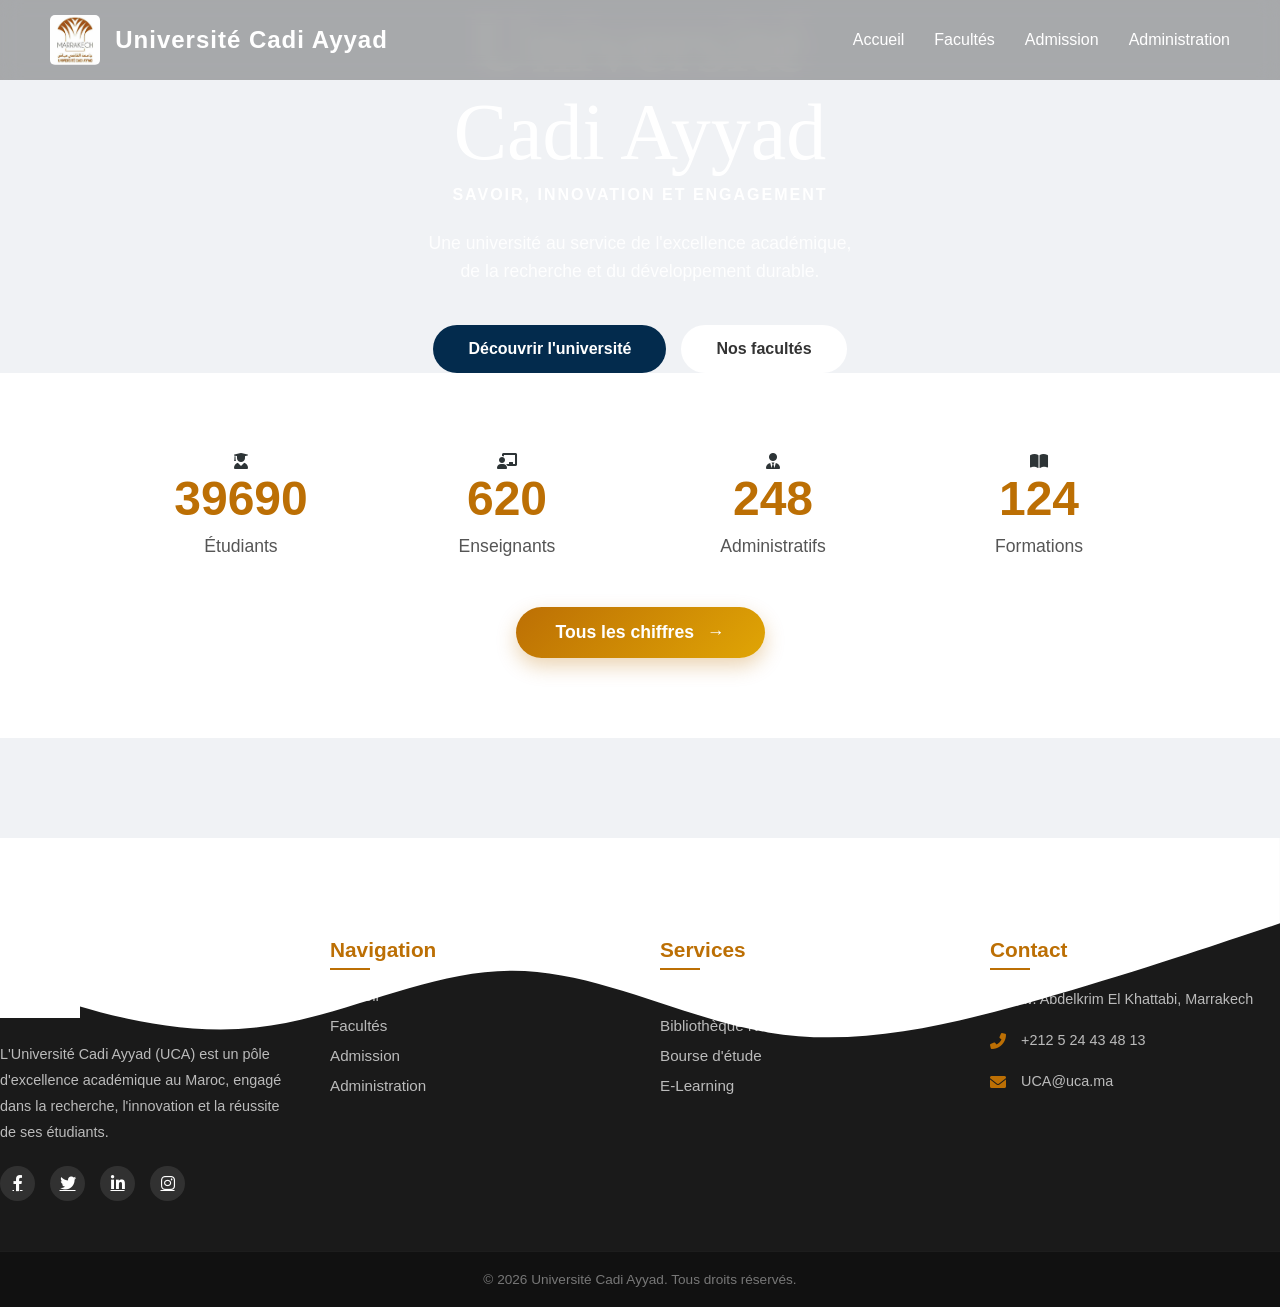
==== index.html @ 64050c98 "Added formation et admission and foooter" ====
<!DOCTYPE html>
<html lang="fr">
<head>
    <meta charset="UTF-8">
    <meta name="viewport" content="width=device-width, initial-scale=1.0">
    <title>Université Cadi Ayyad - Accueil</title>
    <link rel="stylesheet" href="https://cdnjs.cloudflare.com/ajax/libs/font-awesome/6.0.0/css/all.min.css">
    <link rel="stylesheet" href="style.css">
</head>

<body class="home-page">

<header>
    <nav class="navbar">
        <div class="logo-container">
            <img src="images.jpg" class="logo-img">
            <span class="logo-text">Université Cadi Ayyad</span>
        </div>

        <ul class="nav-links">
            <li><a href="index.html">Accueil</a></li>
            <li><a href="faculties.html">Facultés</a></li>
            <li><a href="admission.html">Admission</a></li>
            <li><a href="Administration.html">Administration</a></li>
        </ul>
    </nav>
</header>

<div class="hero-text-container">
    <h1 class="uca-main-title">
        Université<br>
        Cadi Ayyad
    </h1>

    <p class="uca-tagline">
        SAVOIR, INNOVATION ET ENGAGEMENT
    </p>

    <p class="uca-description">
        Une université au service de l'excellence académique,<br>
        de la recherche et du développement durable.
    </p>

    <div class="uca-buttons-group">
        <a href="#" class="btn-rounded btn-dark">Découvrir l'université</a>
        <a href="#" class="btn-rounded btn-outline">Nos facultés</a>
    </div>
</div>

<section class="stats-section" id="stats-section">
    <div class="stats-grid">

        <div class="stat-item reveal">
            <i class="fas fa-user-graduate"></i>
            <h2 class="stat-number" data-target="126000">0</h2>
            <p class="stat-label">Étudiants</p>
        </div>

        <div class="stat-item reveal">
            <i class="fas fa-chalkboard-teacher"></i>
            <h2 class="stat-number" data-target="1801">0</h2>
            <p class="stat-label">Enseignants</p>
        </div>

        <div class="stat-item reveal">
            <i class="fas fa-user-tie"></i>
            <h2 class="stat-number" data-target="735">0</h2>
            <p class="stat-label">Administratifs</p>
        </div>

        <div class="stat-item reveal">
            <i class="fas fa-book-open"></i>
            <h2 class="stat-number" data-target="301">0</h2>
            <p class="stat-label">Formations</p>
        </div>

    </div>

    <div class="btn-container reveal">
        <button class="gold-stats-btn" onclick="openStatsModal()">
            Tous les chiffres <span>→</span>
        </button>
    </div>
</section>

<!-- MODAL -->
<div id="statsModal" class="modal stats-modal">
    <div class="modal-content">
        <span class="close" onclick="closeStatsModal()">&times;</span>

        <h2>Chiffres Clés</h2>

        <div class="full-stats-grid">
            <div class="full-stat-card"><h3>126K</h3><p>Étudiants</p></div>
            <div class="full-stat-card"><h3>1801</h3><p>Enseignants</p></div>
            <div class="full-stat-card"><h3>1 801</h3><p>Personnel pédagogique</p></div>
            <div class="full-stat-card"><h3>735</h3><p>Personnel administratif</p></div>
            <div class="full-stat-card"><h3>301</h3><p>Formations</p></div>
            <div class="full-stat-card"><h3>77</h3><p>Structures de recherche</p></div>
            <div class="full-stat-card"><h3>14</h3><p>Centres thématiques de recherche</p></div>
            <div class="full-stat-card"><h3>4113</h3><p>Doctorants</p></div>
        </div>
    </div>
</div>

<script>
function reveal() {
    var reveals = document.querySelectorAll(".reveal");
    for (var i = 0; i < reveals.length; i++) {
        var windowHeight = window.innerHeight;
        var elementTop = reveals[i].getBoundingClientRect().top;
        var elementVisible = 150; // المسافة التي يظهر بعدها العنصر
        if (elementTop < windowHeight - elementVisible) {
            reveals[i].classList.add("active");
        }
    }
}

window.addEventListener("scroll", reveal);

const counters = document.querySelectorAll('.stat-number');
const speed = 200;

const startCounters = () => {
    counters.forEach(counter => {
        const updateCount = () => {
            const target = +counter.getAttribute('data-target');
            const count = +counter.innerText;
            const inc = target / speed;

            if (count < target) {
                counter.innerText = Math.ceil(count + inc);
                setTimeout(updateCount, 1);
            } else {
                counter.innerText = target;
            }
        };
        updateCount();
    });
};

let started = false;
window.addEventListener("scroll", () => {
    const statsSection = document.getElementById('stats-section');
    const sectionPos = statsSection.getBoundingClientRect().top;
    const screenPos = window.innerHeight;

    if (sectionPos < screenPos && !started) {
        startCounters();
        started = true;
    }
});

function openStatsModal() {
    document.getElementById("statsModal").style.display = "flex";
}
function closeStatsModal() {
    document.getElementById("statsModal").style.display = "none";
}
</script>

<footer class="main-footer">
    <div class="footer-waves">
        <svg xmlns="http://www.w3.org/2000/svg" viewBox="0 0 1440 320">
            <path fill="#ffffff" fill-opacity="1" d="M0,160L48,176C96,192,192,224,288,213.3C384,203,480,149,576,149.3C672,149,768,203,864,218.7C960,235,1056,213,1152,186.7C1248,160,1344,128,1392,112L1440,96L1440,0L1392,0C1344,0,1248,0,1152,0C1056,0,960,0,864,0C768,0,672,0,576,0C480,0,384,0,288,0C192,0,96,0,48,0L0,0Z"></path>
        </svg>
    </div>
    
    <div class="container footer-content">
        <div class="footer-grid">
            <div class="footer-column about">
                <img src="images.jpg" alt="UCA Logo" class="footer-logo">
                <p>L'Université Cadi Ayyad (UCA) est un pôle d'excellence académique au Maroc, engagé dans la recherche, l'innovation et la réussite de ses étudiants.</p>
                <div class="social-icons">
                    <a href="https://www.facebook.com/UCAInfos/" target="_blank"><i class="fab fa-facebook-f"></i></a>
                    <a href="https://twitter.com/uca_marrakech" target="_blank"><i class="fab fa-twitter"></i></a>
                    <a href="https://www.linkedin.com/school/ucamarrakech/" target="_blank"><i class="fab fa-linkedin-in"></i></a>
                    <a href="https://www.instagram.com/uca_marrakech" target="_blank"><i class="fab fa-instagram"></i></a>
                </div>
            </div>

            <div class="footer-column links">
                <h3>Navigation</h3>
                <ul>
                    <li><a href="index.html">Accueil</a></li>
                    <li><a href="faculties.html">Facultés</a></li>
                    <li><a href="admission.html">Admission</a></li>
                    <li><a href="Administration.html">Administration</a></li>
                </ul>
            </div>

            <div class="footer-column links">
                <h3>Services</h3>
                <ul>
                    <li><a href="#">ENT - Espace Numérique</a></li>
                    <li><a href="#">Bibliothèque Numérique</a></li>
                    <li><a href="#">Bourse d'étude</a></li>
                    <li><a href="#">E-Learning</a></li>
                </ul>
            </div>

            <div class="footer-column contact">
                <h3>Contact</h3>
                <div class="contact-item">
                    <i class="fas fa-map-marker-alt"></i>
                    <p>Av. Abdelkrim El Khattabi, Marrakech</p>
                </div>
                <div class="contact-item">
                    <i class="fas fa-phone-alt"></i>
                    <p>+212 5 24 43 48 13</p>
                </div>
                <div class="contact-item">
                    <i class="fas fa-envelope"></i>
                    <p>UCA@uca.ma</p>
                </div>
            </div>
        </div>
    </div>

    <div class="footer-bottom">
        <p>&copy; 2026 Université Cadi Ayyad. Tous droits réservés.</p>
    </div>
</footer>

</body>
</html>
---- style.css ----
:root {
    --gold-uca: #bc6f04;
    --dark-overlay: rgba(0, 0, 0, 0.6);
    --light-bg: #f9f9f9;
    --transition: all 0.3s ease-in-out;
}

* {
    margin: 0;
    padding: 0;
    box-sizing: border-box;
    font-family: 'Segoe UI', Tahoma, Geneva, Verdana, sans-serif;
}
.navbar {
    display: flex;
    justify-content: space-between;
    align-items: center;
    padding: 15px 50px;
    background: rgba(0, 0, 0, 0.3);
    backdrop-filter: blur(10px);
    position: fixed;
    width: 100%;
    top: 0;
    z-index: 1000;
}

.logo-container {
    display: flex;
    align-items: center;
    gap: 15px;
}

.logo-img {
    height: 50px;
    border-radius: 5px;
}

.logo-text {
    color: white;
    font-size: 1.5rem;
    font-weight: bold;
    letter-spacing: 1px;
}

.nav-links {
    list-style: none;
    display: flex;
    gap: 30px;
}

.nav-links a {
    text-decoration: none;
    color: white;
    font-weight: 500;
    transition: var(--transition);
    border-bottom: 2px solid transparent;
}

.nav-links a:hover {
    color: var(--gold-uca);
    border-bottom: 2px solid var(--gold-uca);
}
.faculties .cover {
    height: 150vh;
    display: flex;
    justify-content: center;
    align-items: center;
    text-align: center;
    color: white;
    background-size: cover;
    background-position: center;
}

.hero {
    position: relative;
    background-image: linear-gradient(rgba(0,0,0,0.3), rgba(0,0,0,0.1)), url("acc.png");
    display: flex;
    justify-content: center;
    align-items: center;
}

.hero-text-container {
    text-align: center; 
    max-width: 700px; 
    margin: 0 auto;
}

.uca-main-title {
    font-family: 'Playfair Display', Serif; 
    font-size: 5rem; 
    color: white;
    line-height: 1.1;
    margin-bottom: 10px;
    font-weight: 500;
}

.uca-tagline {
    font-size: 1rem;
    color: white;
    letter-spacing: 2px; 
    text-transform: uppercase;
    font-weight: bold;
    margin-bottom: 25px;
}

.uca-description {
    font-size: 1.1rem;
    color: rgba(255, 255, 255, 0.9);
    line-height: 1.6;
    max-width: 500px;
    margin: 0 auto 40px;
}

.uca-buttons-group {
    display: flex;
    gap: 15px;
    justify-content: center;
}

.btn-rounded {
    padding: 15px 35px;
    border-radius: 50px; 
    text-decoration: none;
    font-weight: bold;
    transition: 0.3s;
}

.btn-dark {
    background-color: #032b4d; 
    color: white;
}

.btn-outline {
    background-color: white;
    color: #333;
}

.btn-rounded:hover {
    transform: translateY(-3px);
}

.faculties .cover {
    background-image: linear-gradient(var(--dark-overlay), var(--dark-overlay)), url('faculties.png');
}

.faculties .cover h1 {
    font-size: 3rem;
    text-transform: uppercase;
    letter-spacing: 2px;
}
#facultyModal .modal-content {
    background: white; 
    color: #222; 
    padding: 40px;
    border-radius: 15px;
    box-shadow: 0 10px 30px rgba(0,0,0,0.3);
}

#modal-text h2 {
    color: var(--gold-uca); 
}

#modal-text p {
    color: white; 
    line-height: 1.6;
}
.buttons {
    display: flex;
    justify-content: center;
    gap: 15px;
}

.btn {
    padding: 12px 25px;
    border-radius: 25px;
    text-decoration: none;
    transition: var(--transition);
    display: inline-block;
}

.btn.primary {
    background: var(--gold-uca);
    color: white;
}

.btn.secondary {
    border: 2px solid white;
    color: white;
}

.btn:hover {
    transform: translateY(-3px) scale(1.05);
    box-shadow: 0 5px 15px rgba(0,0,0,0.3);
}

.faculties {
    padding-top: 80px;
}

.line {
    width: 60px;
    height: 4px;
    background: var(--gold-uca);
    margin: 15px auto;
    border-radius: 2px;
}

.cards {
    display: grid;
    grid-template-columns: repeat(auto-fit, minmax(250px, 1fr));
    gap: 25px;
    padding: 50px 10%;
    background: var(--light-bg);
}

.card {
    background: white;
    padding: 30px;
    border-radius: 12px;
    border-bottom: 5px solid var(--gold-uca);
    color: #333; 
    font-weight: 600;
    transition: 0.3s;
    cursor: pointer;
    text-align: center;
    box-shadow: 0 4px 15px rgba(0,0,0,0.1); 
}

.card:hover {
    transform: translateY(-8px);
    background: var(--gold-uca);
    color: white;
}
.stats-section {
    padding: 80px 10%;
    text-align: center;
    background: #fff;
}
.stats-grid {
    display: grid;
    grid-template-columns: repeat(auto-fit, minmax(200px, 1fr));
    gap: 40px;
    margin-bottom: 40px;
}

.stat-number {
    font-size: 3rem;
    color: var(--gold-uca);
    font-weight: bold;
    margin-bottom: 10px;
}

.stat-label {
    font-size: 1.1rem;
    color: #555;
    text-transform: capitalize;
}

.more-stats {
    display: inline-flex;
    align-items: center;
    gap: 10px;
    color: var(--gold-uca);
    font-weight: bold;
    cursor: pointer;
    transition: 0.3s;
}

.more-stats:hover {
    gap: 20px;
}
.modal {
    display: none; 
    position: fixed;
    z-index: 9999; 
    left: 0;
    top: 0;
    width: 100%;
    height: 100%;
    background-color: rgba(0, 0, 0, 0.8);
    backdrop-filter: blur(8px);
    justify-content: center;
    align-items: center;
    padding: 20px; 
}
.stats-modal-content {
    background-color: #f9f9f9 !important;
    width: 90% !important;
    max-width: 1150px !important;
    padding: 60px 40px !important;
    border-radius: 20px;
    position: relative;
    box-shadow: 0 20px 50px rgba(0,0,0,0.15);
    border: none;
}

.full-stats-grid {
    display: grid;
    grid-template-columns: repeat(4, 1fr); 
    gap: 25px;
    width: 100%;
}
.full-stat-card {
    background: #ffffff;
    padding: 40px 15px;
    border-radius: 15px;
    text-align: center;
    box-shadow: 0 5px 20px rgba(0, 0, 0, 0.05);
    transition: all 0.3s ease;
    display: flex;
    flex-direction: column;
    justify-content: center;
    align-items: center;
    min-height: 210px;
}

.full-stat-card:hover {
    transform: translateY(-10px);
    box-shadow: 0 15px 35px rgba(235, 232, 232, 0.1);
}

.full-stat-card h3 {
    color: #bc6f04;
    font-size: 2.6rem;
    font-weight: 700;
    margin-bottom: 12px;
}

.full-stat-card p {
    color: #555;
    font-size: 0.95rem;
    font-weight: 600;
    line-height: 1.4;
    margin: 0;
}

.close {
    position: absolute;
    top: 20px;
    right: 25px;
    font-size: 32px;
    color: #bc6f04;
    cursor: pointer;
    opacity: 0.7;
    transition: 0.3s;
}

.close:hover {
    opacity: 1;
    transform: rotate(90deg);
}
@media (max-width: 992px) {
    .full-stats-grid { grid-template-columns: repeat(2, 1fr); }
}
@media (max-width: 500px) {
    .full-stats-grid { grid-template-columns: 1fr; }
}
.close {
    position: absolute;
    top: 15px;
    right: 20px;
    font-size: 25px;
    font-weight: bold;
    cursor: pointer;
    color: var(--gold-uca);
}

/* 8. Animations */
@keyframes fadeIn {
    from { opacity: 0; transform: translateY(30px); }
    to { opacity: 1; transform: translateY(0); }
}

@keyframes slideDown {
    from { transform: translateY(-50px); opacity: 0; }
    to { transform: translateY(0); opacity: 1; }
}

.reveal {
    opacity: 1;
    transform: translateY(0);
    transition: 0.8s ease-out;
}

.reveal.active {
    opacity: 1;
    transform: translateY(0);
}

.stat-item:nth-child(1) { transition-delay: 0.1s; }
.stat-item:nth-child(2) { transition-delay: 0.3s; }
.stat-item:nth-child(3) { transition-delay: 0.5s; }
.stat-item:nth-child(4) { transition-delay: 0.7s; }

.governance-page { padding: 120px 10% 80px; background: #fafafa; }
.gold-title { color: var(--gold-uca); font-size: 2.8rem; text-align: center; margin-bottom: 10px; }
.divider { width: 80px; height: 4px; background: var(--gold-uca); margin: 20px auto 50px; }

.president-profile {
    display: flex; background: white; border-radius: 30px; overflow: hidden;
    box-shadow: 0 20px 40px rgba(0,0,0,0.08); margin-bottom: 80px;
    align-items: stretch; border: 1px solid #eee;
}

.profile-image { position: relative; flex: 1; min-width: 350px; }
.profile-image img { width: 100%; height: 100%; object-fit: cover; }

.profile-details { flex: 1.5; padding: 60px; display: flex; flex-direction: column; justify-content: center; }
.position-badge { 
    background: rgba(188, 111, 4, 0.1); color: var(--gold-uca);
    padding: 8px 20px; border-radius: 50px; font-weight: bold;
    font-size: 0.85rem; width: fit-content; margin-bottom: 20px;
}
.deans-modern-grid {
    display: grid; grid-template-columns: repeat(auto-fit, minmax(300px, 1fr)); gap: 40px;
}

.dean-card {
    background: white; border-radius: 20px; overflow: hidden;
    transition: 0.4s cubic-bezier(0.175, 0.885, 0.32, 1.275);
    border: 1px solid #f0f0f0; box-shadow: 0 10px 20px rgba(0,0,0,0.03);
}

.dean-card:hover { transform: translateY(-15px); box-shadow: 0 25px 50px rgba(188, 111, 4, 0.15); }

.dean-img-box { height: 250px; width: 100%; overflow: hidden; }
.dean-img-box img { width: 100%; height: 100%; object-fit: cover; transition: 0.5s; }
.dean-card:hover .dean-img-box img { scale: 1.1; }

.dean-info-box { padding: 25px; text-align: left; }
.dean-role { color: var(--gold-uca); font-weight: 600; margin: 5px 0 15px; font-size: 0.95rem; }
.dean-bio { font-size: 0.9rem; color: #777; line-height: 1.5; }
.section-header {
    text-align: center; 
    padding: 40px 20px;
    max-width: 800px;
    margin: 0 auto; 
}
.section-header p {
    font-size: 1.1rem;
    color: #666; 
    line-height: 1.6;
    margin-bottom: 10px;
}
.sub-heading {
    text-align: center; 
    font-size: 2rem;
    color: #333;
    margin: 60px 0 40px; 
    font-weight: bold;
    position: relative;
}
.sub-heading::after {
    content: '';
    display: block;
    width: 60px;
    height: 3px;
    background: #bc6f04; 
    margin: 10px auto 0;
}
.btn-container {
    margin-top: 50px;
    text-align: center;
}

.gold-stats-btn {
    background: linear-gradient(135deg, #bc6f04, #e0a505);
    color: white;
    border: none;
    padding: 15px 40px;
    font-size: 1.1rem;
    font-weight: bold;
    border-radius: 50px;
    cursor: pointer;
    box-shadow: 0 8px 20px rgba(188, 111, 4, 0.3);
    transition: 0.3s all ease;
}

.gold-stats-btn:hover {
    transform: scale(1.05);
    box-shadow: 0 12px 25px rgba(188, 111, 4, 0.4);
    background: linear-gradient(135deg, #e0a505, #bc6f04);
}

.gold-stats-btn span {
    margin-left: 8px;
    transition: 0.3s;
}

.gold-stats-btn:hover span {
    margin-left: 15px;
}
.visit-btn {
    display: inline-block;
    margin-top: 15px;
    padding: 10px 18px;
    background: linear-gradient(135deg, #bc6f04, #e0a505);
    color: white;
    border-radius: 8px;
    text-decoration: none;
    font-weight: bold;
    transition: 0.3s;
}

.visit-btn:hover {
    transform: scale(1.05);
    background: linear-gradient(135deg, #bc6f04, #e0a505);
}
body {
    background: #f0f2f5;
    color: #2d3436;
}

.admission-hero {
    background: linear-gradient(135deg, rgba(188, 111, 4, 0.8), rgba(0, 0, 0, 0.8)), url('admission-bg.jpg');
    height: 50vh;
    border-radius: 0 0 50px 50px; 
    display: flex;
    flex-direction: column;
    justify-content: center;
    align-items: center;
    box-shadow: 0 20px 40px rgba(0,0,0,0.2);
}

.admission-hero h1 {
    font-size: 3.5rem;
    text-transform: uppercase;
    letter-spacing: 3px;
    text-shadow: 2px 4px 10px rgba(0,0,0,0.3);
}
.admission-block {
    background: rgba(255, 255, 255, 0.7);
    backdrop-filter: blur(15px); 
    border: 1px solid rgba(255, 255, 255, 0.3);
    padding: 50px;
    border-radius: 30px;
    margin-top: -80px; 
    box-shadow: 0 25px 50px rgba(0,0,0,0.1);
}
.admission-grid {
    display: grid;
    grid-template-columns: repeat(auto-fit, minmax(280px, 1fr));
    gap: 30px;
    margin-top: 40px;
}
.admission-card {
    position: relative;
    background: #ffffff;
    padding: 35px 25px;
    border-radius: 25px;
    overflow: hidden;
    transition: all 0.5s cubic-bezier(0.23, 1, 0.32, 1);
    border: none;
    display: flex;
    flex-direction: column;
    align-items: center;
    text-align: center;
    box-shadow: 10px 10px 20px #bebebe, -10px -10px 20px #ffffff; /* Neumorphism effect */
}

.admission-card::before {
    content: '';
    position: absolute;
    top: 0; left: 0; width: 100%; height: 5px;
    background: linear-gradient(90deg, #bc6f04, #f1c40f);
    transition: 0.5s;
}

.admission-card:hover {
    transform: translateY(-15px) scale(1.02);
    background: #ffffff;
    box-shadow: 0 30px 60px rgba(188, 111, 4, 0.2);
}

.admission-card:hover::before {
    height: 100%; 
    opacity: 0.05;
}

.admission-card h3 {
    color: #bc6f04;
    font-size: 1.8rem;
    margin-bottom: 15px;
    font-weight: 800;
}

.admission-card p {
    font-size: 0.95rem;
    line-height: 1.6;
    color: #636e72;
}

.block-header i {
    font-size: 2.5rem;
    background: linear-gradient(45deg, #bc6f04, #ffd700);
    -webkit-background-clip: text;
    -webkit-text-fill-color: transparent;
    filter: drop-shadow(0 5px 5px rgba(188, 111, 4, 0.3));
}
.main-footer {
    background: #1a1a1a;
    color: #fff;
    position: relative;
    padding-top: 100px;
    margin-top: 100px;
}

.footer-waves {
    position: absolute;
    top: 0;
    left: 0;
    width: 100%;
    line-height: 0;
}

.footer-grid {
    display: grid;
    grid-template-columns: repeat(auto-fit, minmax(200px, 1fr));
    gap: 40px;
    padding-bottom: 50px;
}

.footer-column h3 {
    color: #bc6f04;
    font-size: 1.3rem;
    margin-bottom: 25px;
    position: relative;
}

.footer-column h3::after {
    content: '';
    position: absolute;
    bottom: -8px;
    left: 0;
    width: 40px;
    height: 2px;
    background: #bc6f04;
}

.footer-logo {
    width: 80px;
    margin-bottom: 20px;
    filter: brightness(0) invert(1); 
}

.footer-column p {
    font-size: 0.9rem;
    line-height: 1.8;
    color: #bbb;
}

.footer-column ul {
    list-style: none;
    padding: 0;
}

.footer-column ul li {
    margin-bottom: 12px;
}

.footer-column ul li a {
    color: #bbb;
    text-decoration: none;
    transition: 0.3s;
    font-size: 0.95rem;
}

.footer-column ul li a:hover {
    color: #bc6f04;
    padding-left: 10px;
}

.social-icons {
    display: flex;
    gap: 15px;
    margin-top: 20px;
}

.social-icons a {
    width: 35px;
    height: 35px;
    background: rgba(255,255,255,0.1);
    display: flex;
    align-items: center;
    justify-content: center;
    border-radius: 50%;
    color: #fff;
    transition: 0.4s;
}

.social-icons a:hover {
    background: #bc6f04;
    transform: translateY(-5px);
}

.contact-item {
    display: flex;
    align-items: center;
    gap: 15px;
    margin-bottom: 15px;
}

.contact-item i {
    color: #bc6f04;
}

.footer-bottom {
    background: #111;
    text-align: center;
    padding: 20px 0;
    border-top: 1px solid rgba(255,255,255,0.05);
}

.footer-bottom p {
    font-size: 0.85rem;
    color: #777;
}
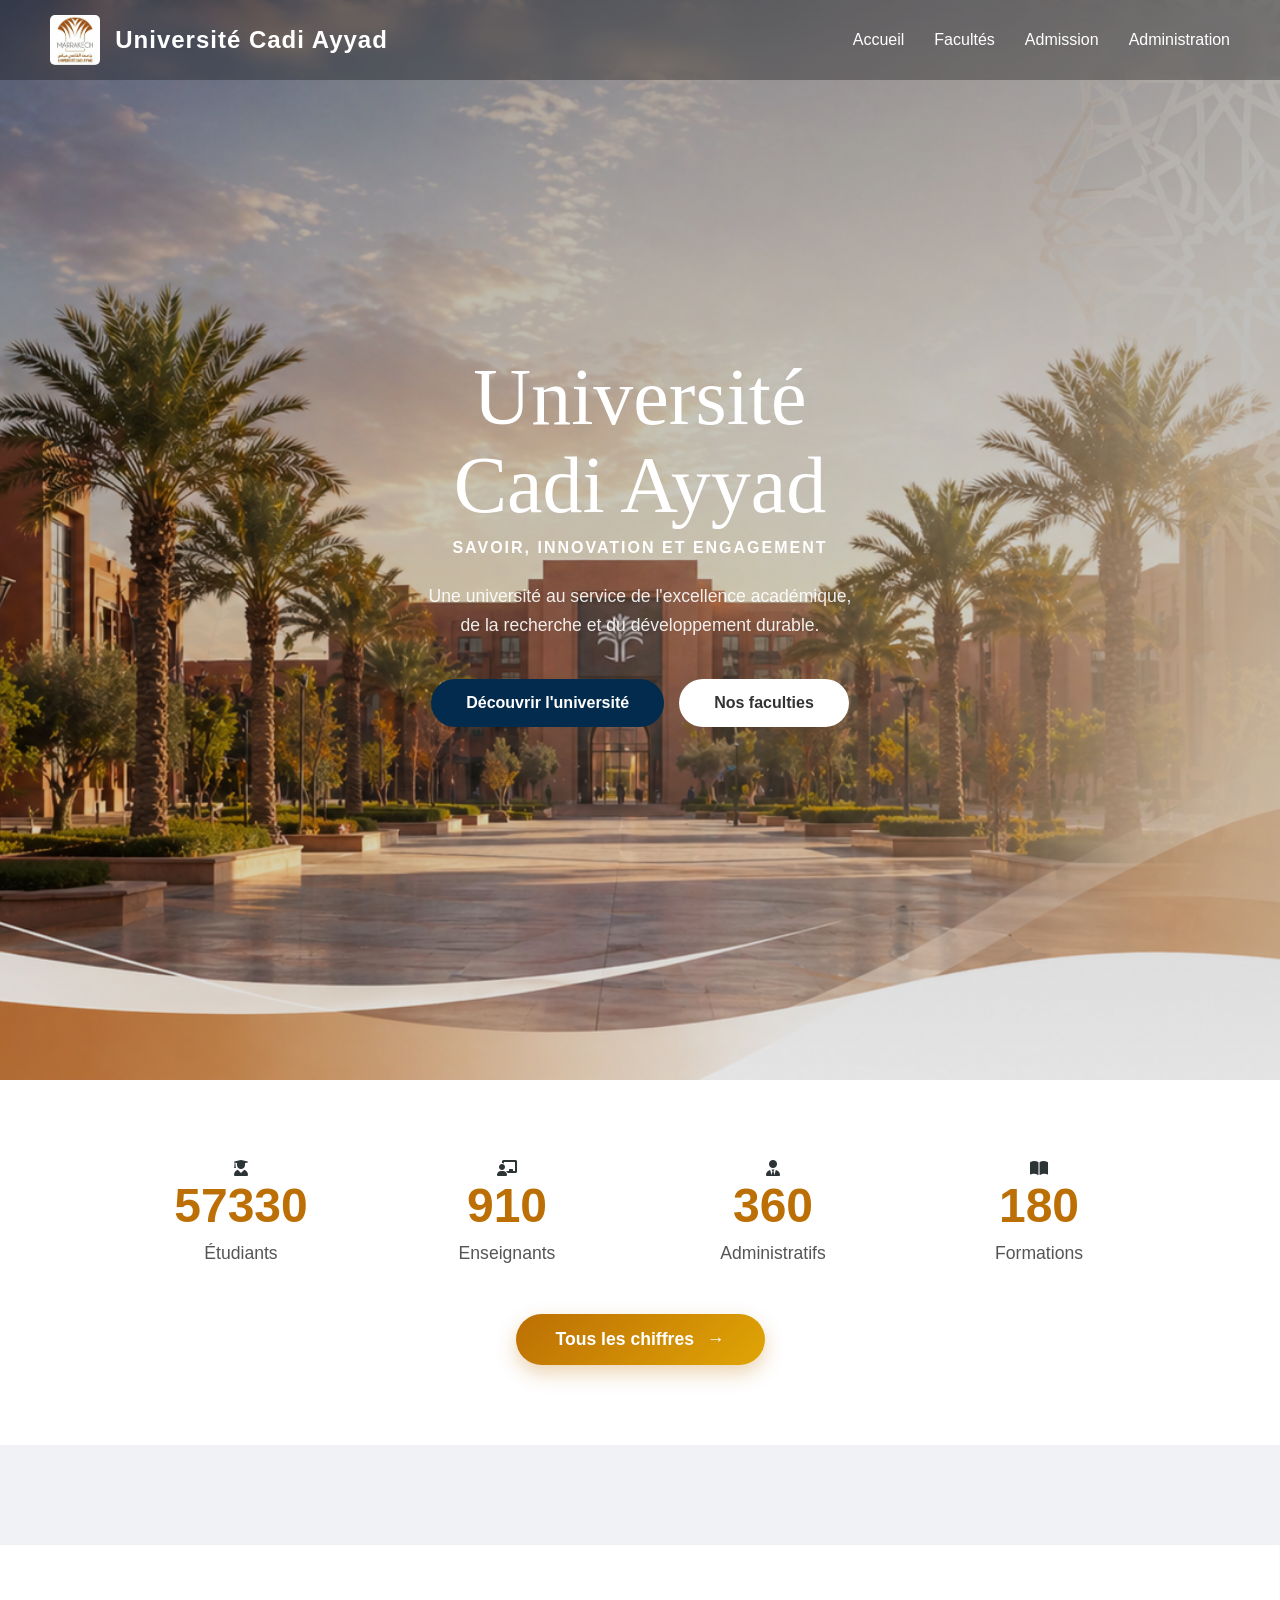
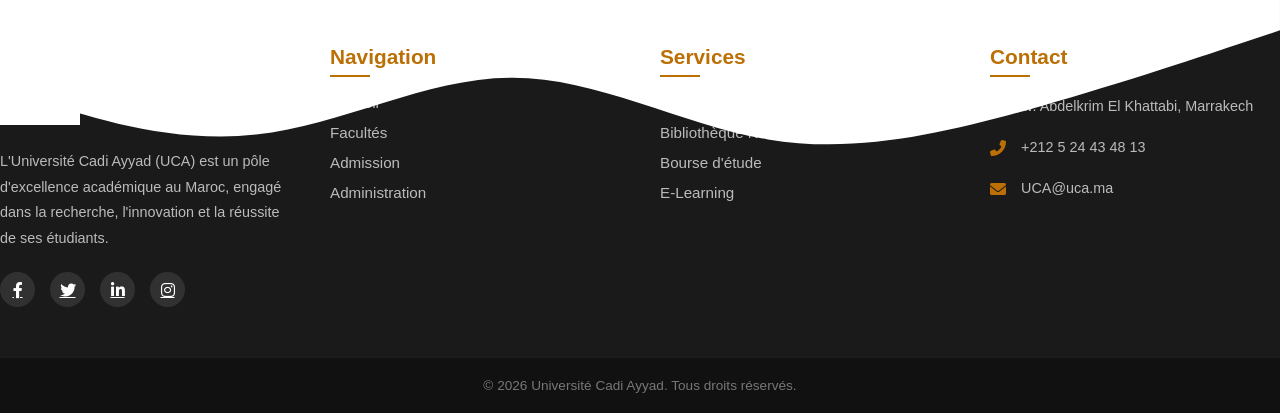
==== commit 4135a7bc: "Modifier un autre cover pour la page accueil et des styles CSS" ====
--- a/index.html
+++ b/index.html
@@ -26,26 +26,23 @@
     </nav>
 </header>
 
-<div class="hero-text-container">
-    <h1 class="uca-main-title">
-        Université<br>
-        Cadi Ayyad
-    </h1>
-
-    <p class="uca-tagline">
-        SAVOIR, INNOVATION ET ENGAGEMENT
-    </p>
-
-    <p class="uca-description">
-        Une université au service de l'excellence académique,<br>
-        de la recherche et du développement durable.
-    </p>
-
-    <div class="uca-buttons-group">
-        <a href="#" class="btn-rounded btn-dark">Découvrir l'université</a>
-        <a href="#" class="btn-rounded btn-outline">Nos facultés</a>
-    </div>
-</div>
+<section class="hero"> 
+    <div class="hero-text-container">
+        <h1 class="uca-main-title">
+            Université<br>
+            Cadi Ayyad
+        </h1>
+        <p class="uca-tagline">SAVOIR, INNOVATION ET ENGAGEMENT</p>
+        <p class="uca-description">
+            Une université au service de l'excellence académique,<br>
+            de la recherche et du développement durable.
+        </p>
+        <div class="uca-buttons-group">
+            <a href="#" class="btn-rounded btn-dark">Découvrir l'université</a>
+            <a href="#" class="btn-rounded btn-outline">Nos faculties</a>
+        </div>
+    </div>
+</section>
 
 <section class="stats-section" id="stats-section">
     <div class="stats-grid">
--- a/style.css
+++ b/style.css
@@ -60,8 +60,9 @@
     color: var(--gold-uca);
     border-bottom: 2px solid var(--gold-uca);
 }
+.hero,
 .faculties .cover {
-    height: 150vh;
+    height: 120vh;
     display: flex;
     justify-content: center;
     align-items: center;
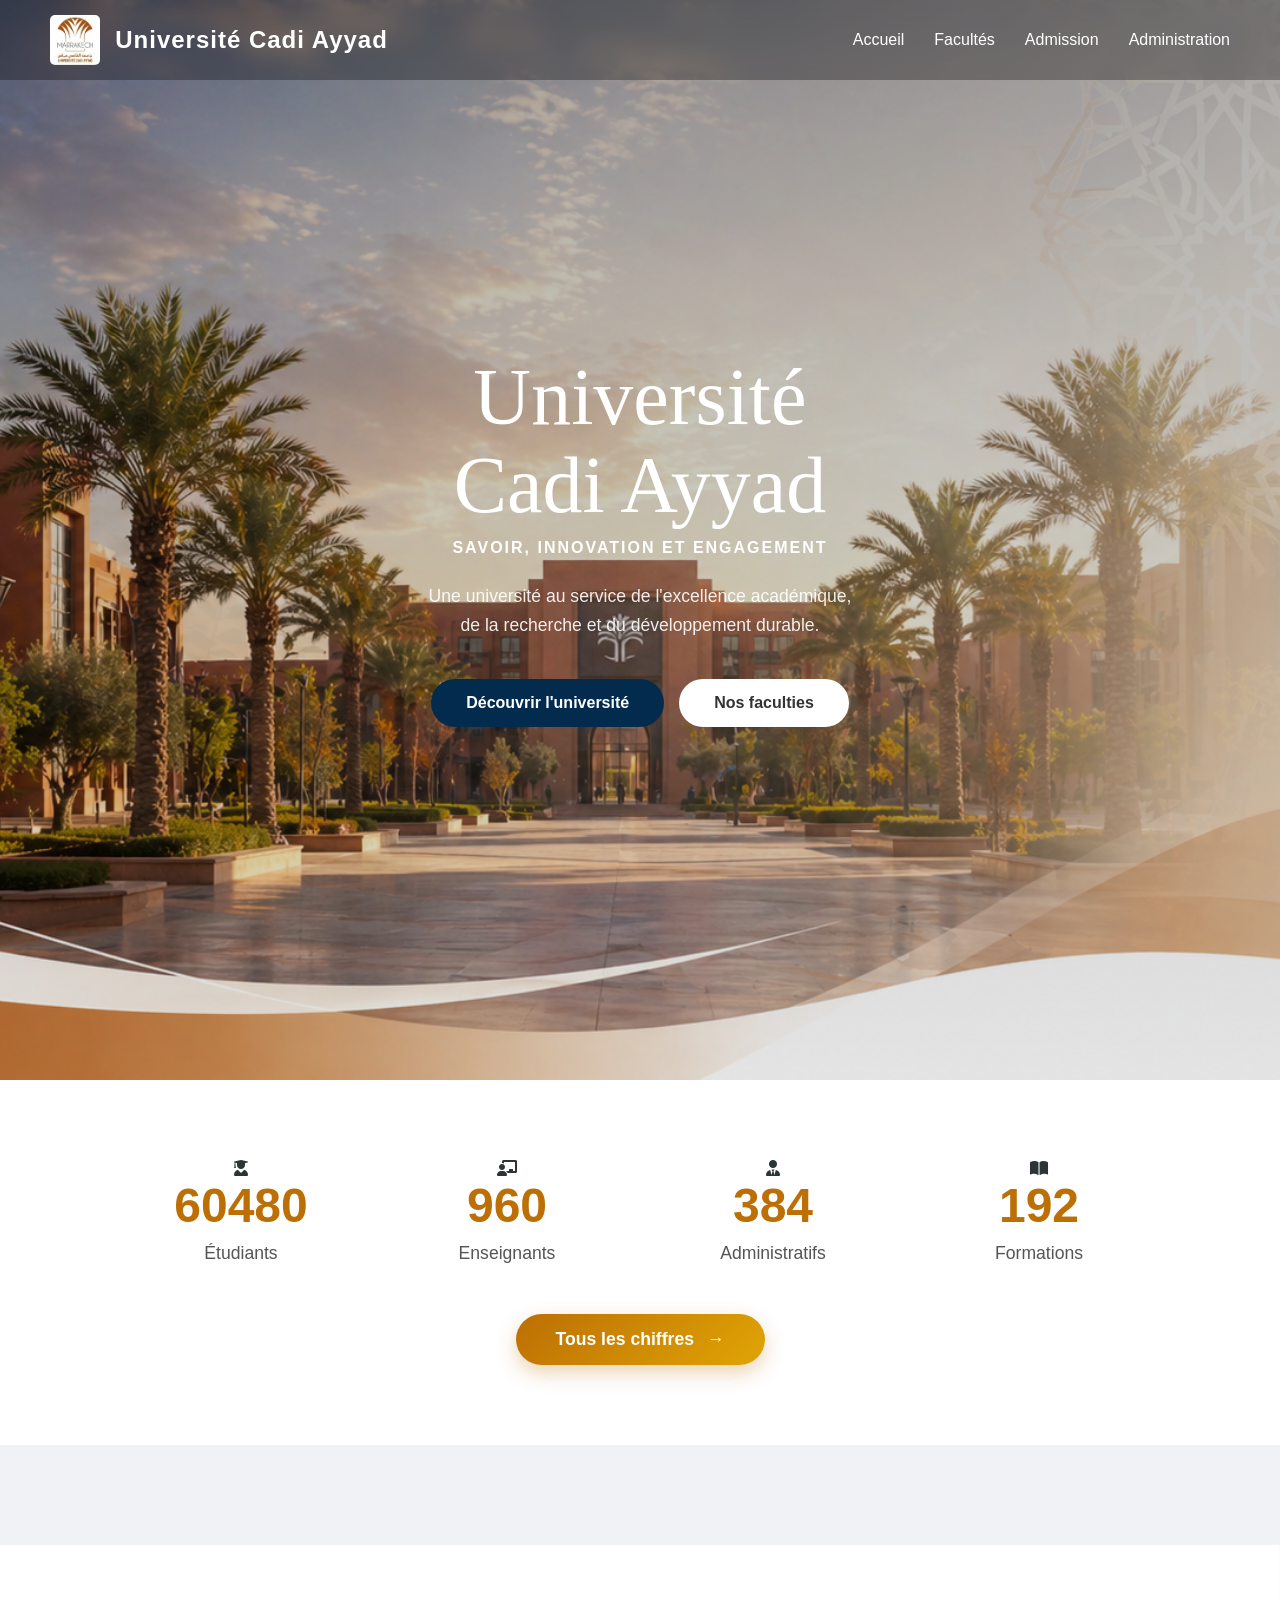
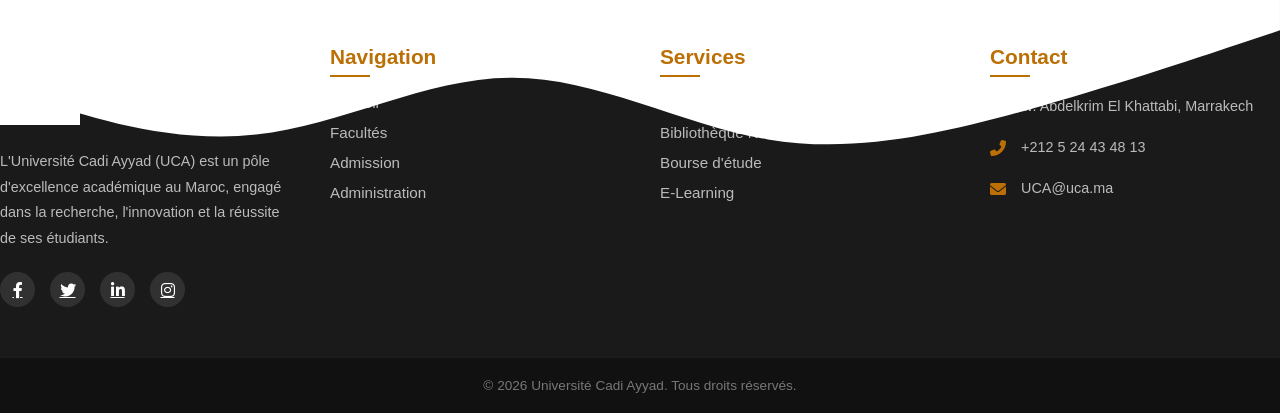
==== commit 88904880: "J'ai changer le cover de la page faculties et j'ai modifier les lien pour la page index pour découvr" ====
--- a/index.html
+++ b/index.html
@@ -38,8 +38,8 @@
             de la recherche et du développement durable.
         </p>
         <div class="uca-buttons-group">
-            <a href="#" class="btn-rounded btn-dark">Découvrir l'université</a>
-            <a href="#" class="btn-rounded btn-outline">Nos faculties</a>
+            <a href="admission.html" class="btn-rounded btn-dark">Découvrir l'université</a>
+            <a href="faculties.html" class="btn-rounded btn-outline">Nos faculties</a>
         </div>
     </div>
 </section>
--- a/style.css
+++ b/style.css
@@ -141,7 +141,12 @@
 }
 
 .faculties .cover {
-    background-image: linear-gradient(var(--dark-overlay), var(--dark-overlay)), url('faculties.png');
+    background-color: #000; /* تجعل الفراغات سوداء بدلاً من الرمادي */
+    background-image: linear-gradient(var(--dark-overlay), var(--dark-overlay)), url('fac.png');
+    background-size: 100% auto; /* العرض 100% والطول تلقائي */
+    background-repeat: no-repeat;
+    background-position: center;
+    height: 85vh;
 }
 
 .faculties .cover h1 {
@@ -197,7 +202,6 @@
 .faculties {
     padding-top: 80px;
 }
-
 .line {
     width: 60px;
     height: 4px;
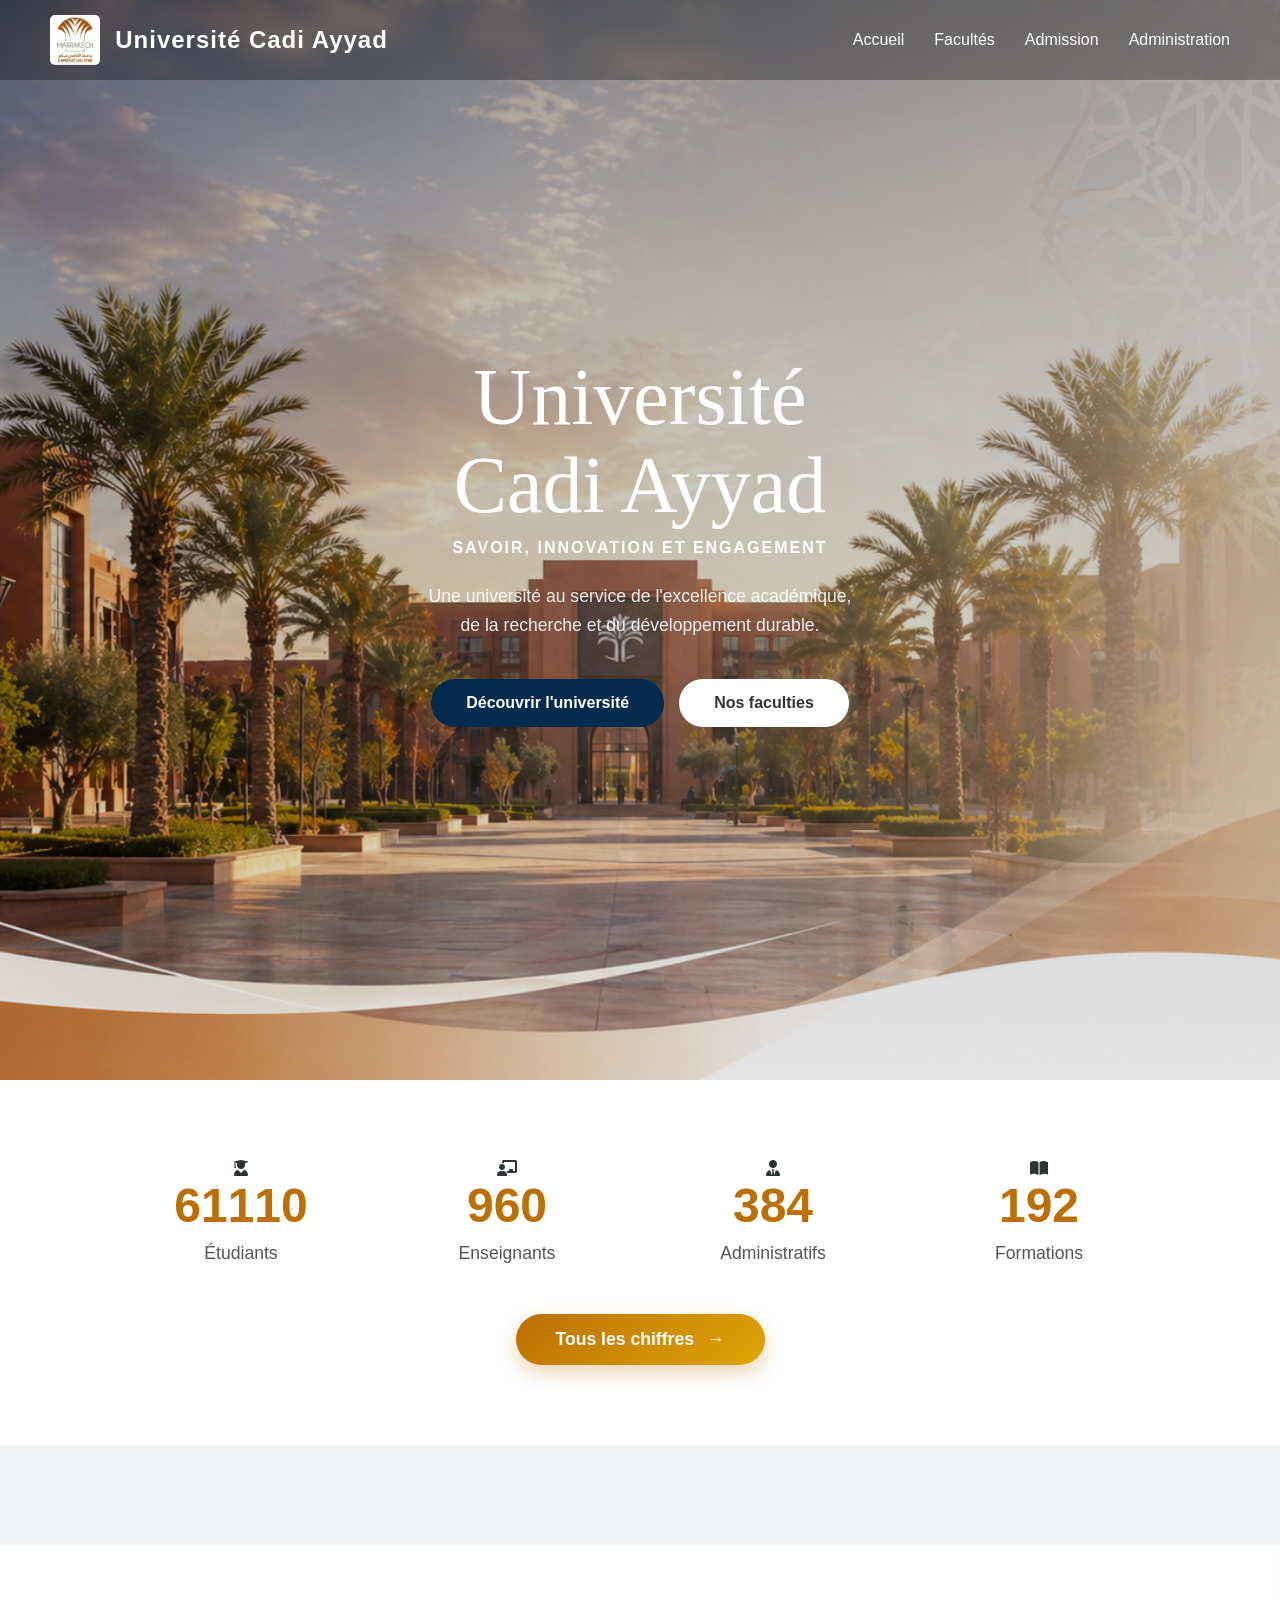
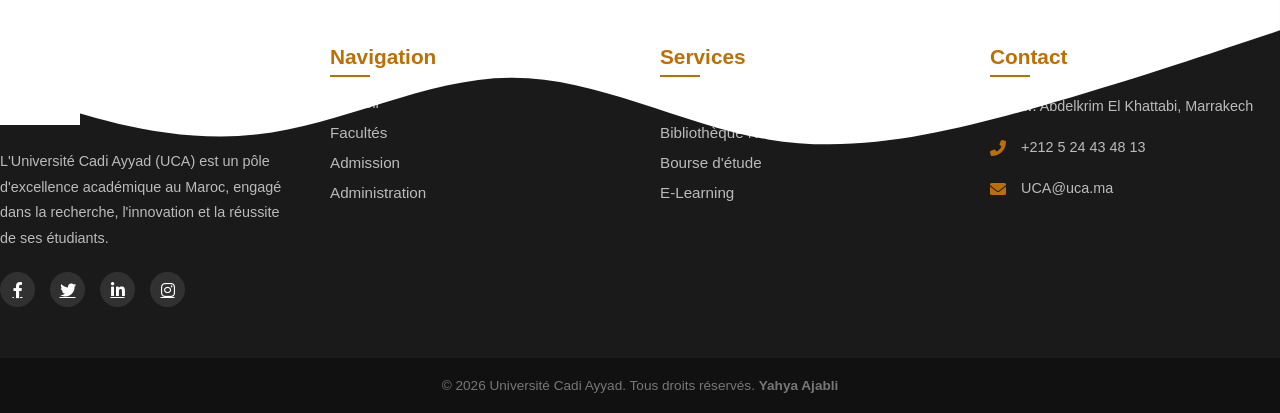
==== commit 40df2aa3: "Added my name in footer and meta" ====
--- a/index.html
+++ b/index.html
@@ -1,6 +1,7 @@
 <!DOCTYPE html>
 <html lang="fr">
 <head>
+    <meta name="author" content="Yahya Ajbli">
     <meta charset="UTF-8">
     <meta name="viewport" content="width=device-width, initial-scale=1.0">
     <title>Université Cadi Ayyad - Accueil</title>
@@ -106,7 +107,7 @@
     for (var i = 0; i < reveals.length; i++) {
         var windowHeight = window.innerHeight;
         var elementTop = reveals[i].getBoundingClientRect().top;
-        var elementVisible = 150; // المسافة التي يظهر بعدها العنصر
+        var elementVisible = 150; 
         if (elementTop < windowHeight - elementVisible) {
             reveals[i].classList.add("active");
         }
@@ -215,7 +216,7 @@
     </div>
 
     <div class="footer-bottom">
-        <p>&copy; 2026 Université Cadi Ayyad. Tous droits réservés.</p>
+        <p>&copy; 2026 Université Cadi Ayyad. Tous droits réservés. <strong>Yahya Ajabli</strong></p>
     </div>
 </footer>
 
--- a/style.css
+++ b/style.css
@@ -141,9 +141,9 @@
 }
 
 .faculties .cover {
-    background-color: #000; /* تجعل الفراغات سوداء بدلاً من الرمادي */
+    background-color: #000;
     background-image: linear-gradient(var(--dark-overlay), var(--dark-overlay)), url('fac.png');
-    background-size: 100% auto; /* العرض 100% والطول تلقائي */
+    background-size: 100% auto; 
     background-repeat: no-repeat;
     background-position: center;
     height: 85vh;
@@ -167,7 +167,7 @@
 }
 
 #modal-text p {
-    color: white; 
+    color: white;
     line-height: 1.6;
 }
 .buttons {
@@ -338,19 +338,20 @@
     line-height: 1.4;
     margin: 0;
 }
-
 .close {
     position: absolute;
     top: 20px;
     right: 25px;
-    font-size: 32px;
+    font-size: 35px;
+    font-weight: 300; 
+    color: rgba(255, 255, 255, 0.7);
+    cursor: pointer;
+    line-height: 1;
+    transition: all 0.3s ease;
+    z-index: 10001;
+}
+.close:hover {
     color: #bc6f04;
-    cursor: pointer;
-    opacity: 0.7;
-    transition: 0.3s;
-}
-
-.close:hover {
     opacity: 1;
     transform: rotate(90deg);
 }
@@ -370,7 +371,6 @@
     color: var(--gold-uca);
 }
 
-/* 8. Animations */
 @keyframes fadeIn {
     from { opacity: 0; transform: translateY(30px); }
     to { opacity: 1; transform: translateY(0); }
@@ -692,30 +692,25 @@
     color: #fff;
     transition: 0.4s;
 }
-
 .social-icons a:hover {
     background: #bc6f04;
     transform: translateY(-5px);
 }
-
 .contact-item {
     display: flex;
     align-items: center;
     gap: 15px;
     margin-bottom: 15px;
 }
-
 .contact-item i {
     color: #bc6f04;
 }
-
 .footer-bottom {
     background: #111;
     text-align: center;
     padding: 20px 0;
     border-top: 1px solid rgba(255,255,255,0.05);
 }
-
 .footer-bottom p {
     font-size: 0.85rem;
     color: #777;
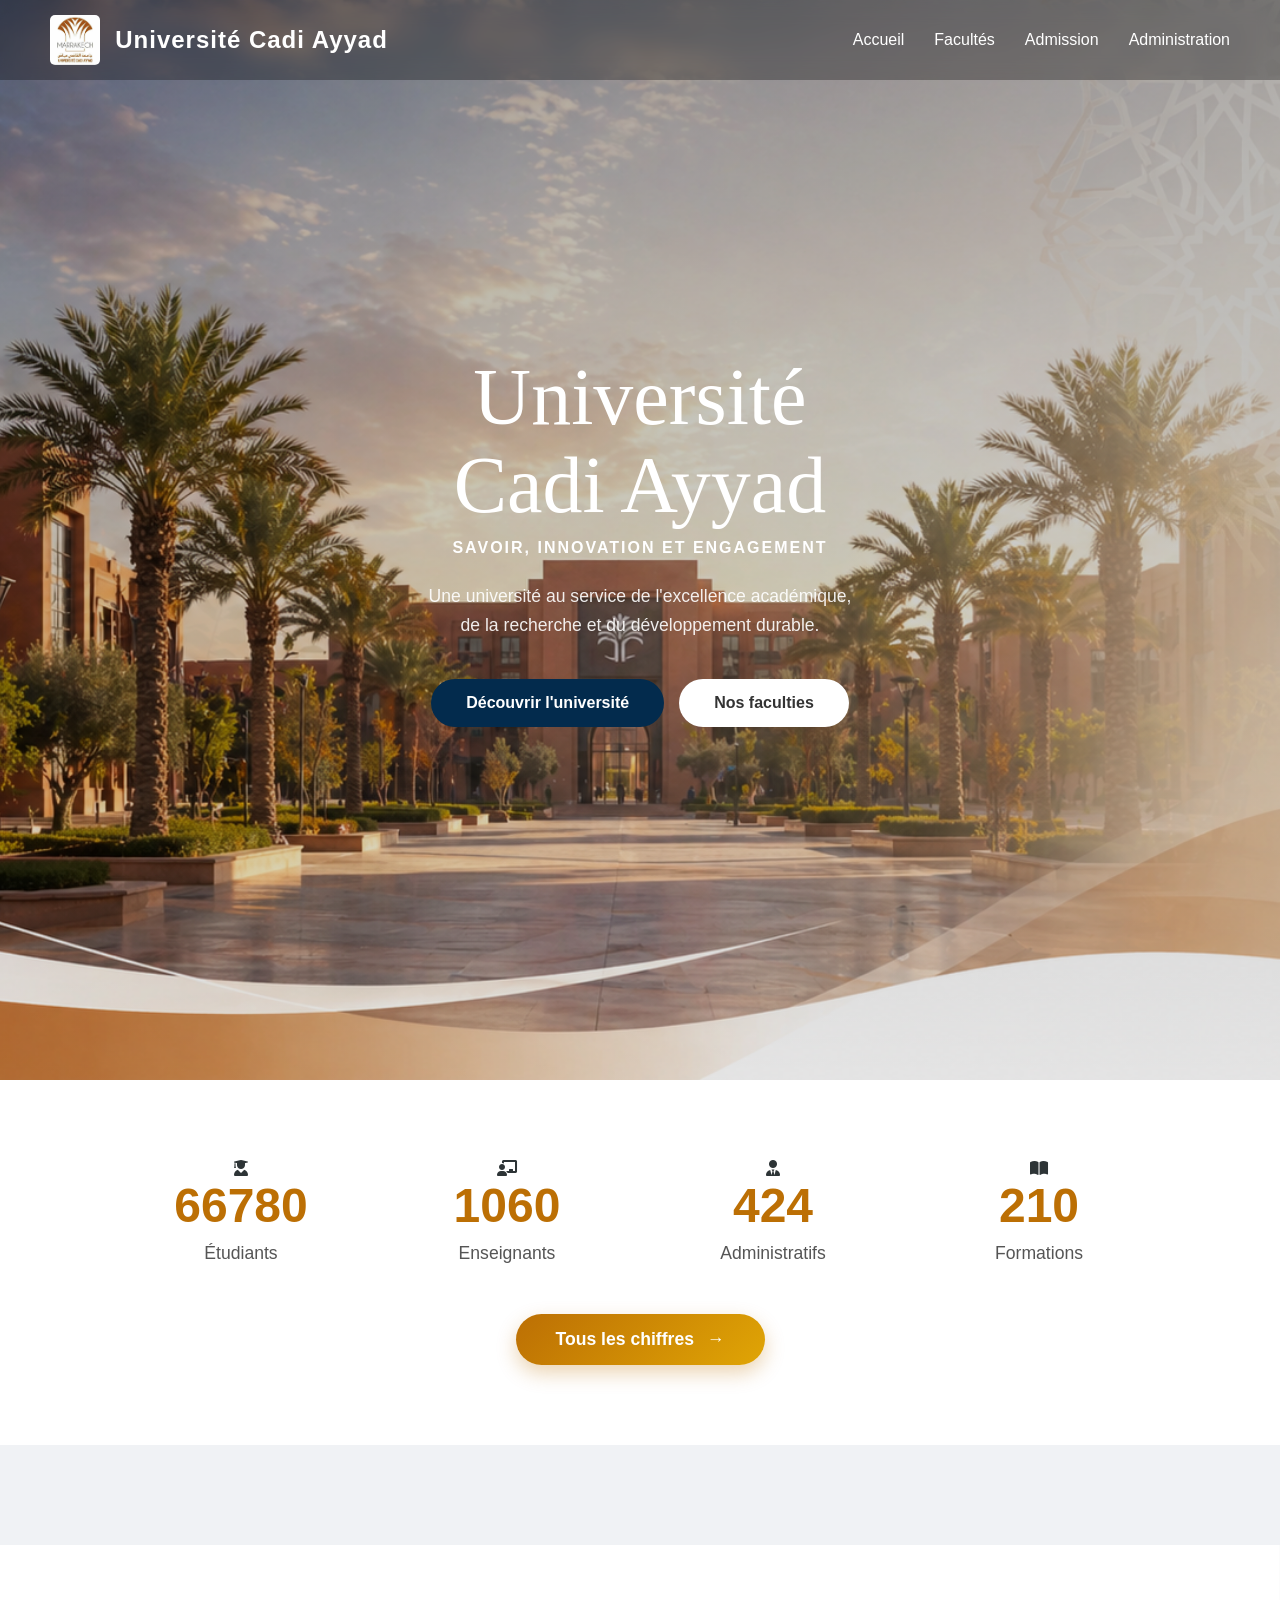
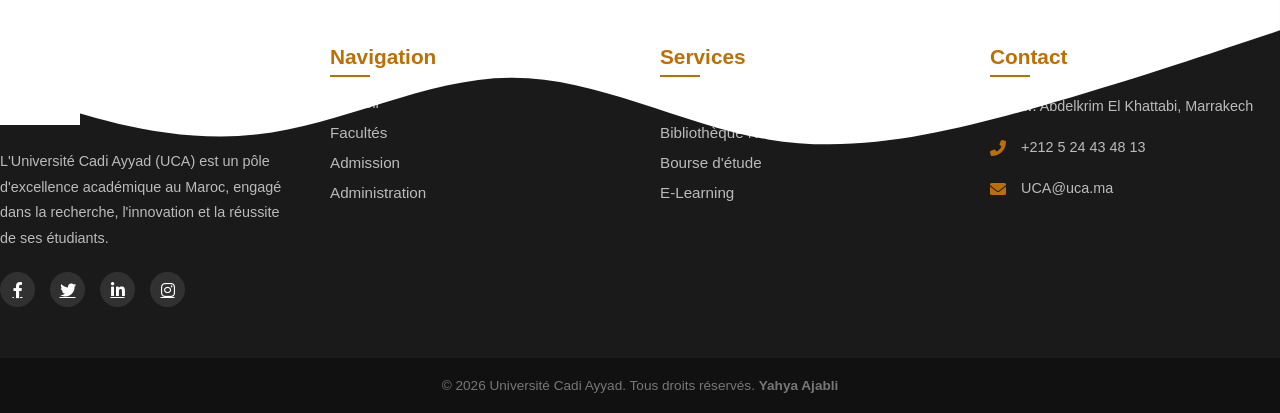
==== commit daf37b31: "I added my full name yahya ajabli" ====
--- a/index.html
+++ b/index.html
@@ -1,7 +1,7 @@
 <!DOCTYPE html>
 <html lang="fr">
 <head>
-    <meta name="author" content="Yahya Ajbli">
+    <meta name="author" content="Yahya Ajabli">
     <meta charset="UTF-8">
     <meta name="viewport" content="width=device-width, initial-scale=1.0">
     <title>Université Cadi Ayyad - Accueil</title>
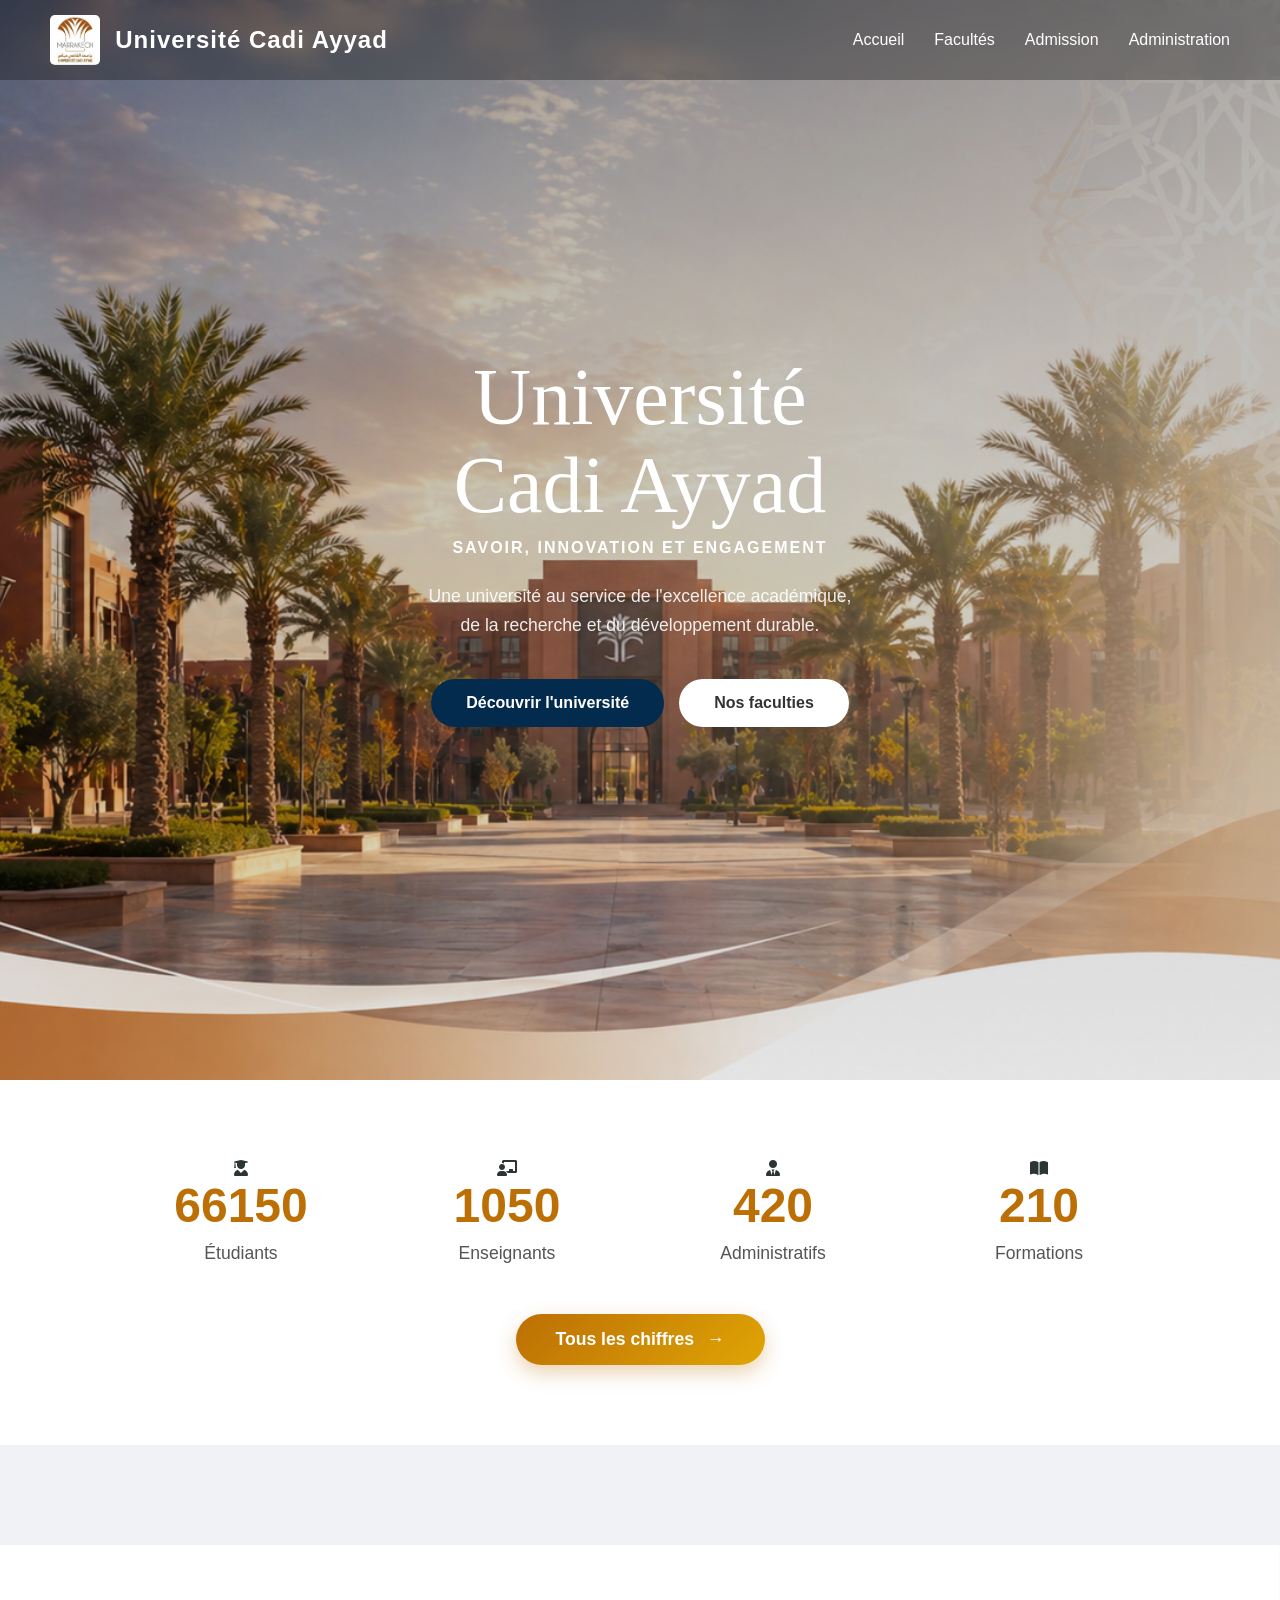
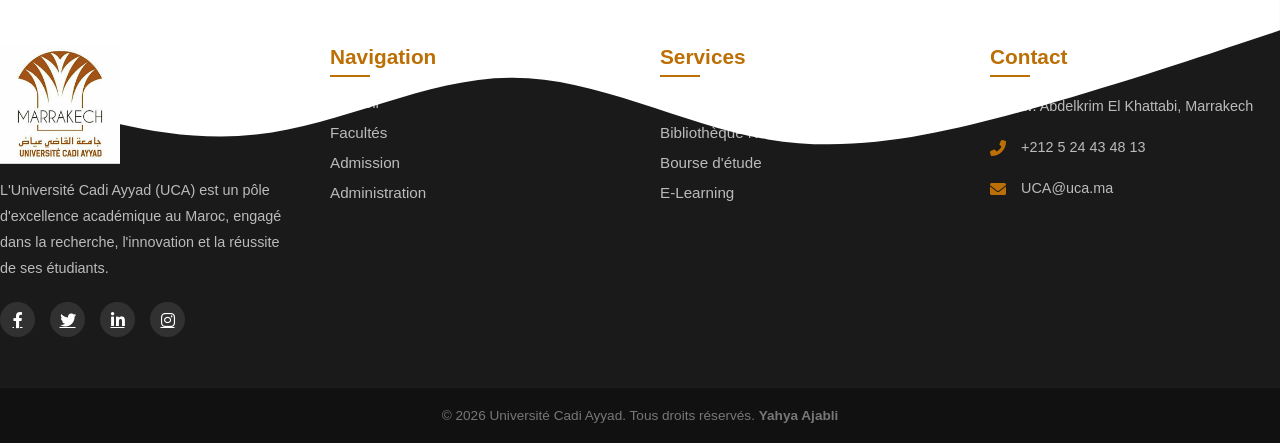
==== commit 813b3b1a: "Added @media for narrow screens and Logo repair" ====
--- a/index.html
+++ b/index.html
@@ -3,7 +3,7 @@
 <head>
     <meta name="author" content="Yahya Ajabli">
     <meta charset="UTF-8">
-    <meta name="viewport" content="width=device-width, initial-scale=1.0">
+    <link href="https://cdnjs.cloudflare.com/ajax/libs/font-awesome/6.0.0-beta3/css/all.min.css" rel="stylesheet">
     <title>Université Cadi Ayyad - Accueil</title>
     <link rel="stylesheet" href="https://cdnjs.cloudflare.com/ajax/libs/font-awesome/6.0.0/css/all.min.css">
     <link rel="stylesheet" href="style.css">
@@ -17,8 +17,8 @@
             <img src="images.jpg" class="logo-img">
             <span class="logo-text">Université Cadi Ayyad</span>
         </div>
-
-        <ul class="nav-links">
+        <button class="menu-icon" id="menu-icon"><i class="fa-solid fa-bars"></i></button>
+        <ul class="nav-links" id="nav-links">
             <li><a href="index.html">Accueil</a></li>
             <li><a href="faculties.html">Facultés</a></li>
             <li><a href="admission.html">Admission</a></li>
@@ -102,6 +102,14 @@
 </div>
 
 <script>
+
+const menuBtn = document.getElementById('menu-icon');
+    const navList = document.getElementById('nav-links');
+
+    menuBtn.addEventListener('click', () => {
+        navList.classList.toggle('active');
+    });
+
 function reveal() {
     var reveals = document.querySelectorAll(".reveal");
     for (var i = 0; i < reveals.length; i++) {
@@ -155,6 +163,8 @@
 function closeStatsModal() {
     document.getElementById("statsModal").style.display = "none";
 }
+
+
 </script>
 
 <footer class="main-footer">
@@ -219,6 +229,5 @@
         <p>&copy; 2026 Université Cadi Ayyad. Tous droits réservés. <strong>Yahya Ajabli</strong></p>
     </div>
 </footer>
-
 </body>
 </html>
--- a/style.css
+++ b/style.css
@@ -517,7 +517,7 @@
 }
 
 .admission-hero {
-    background: linear-gradient(135deg, rgba(188, 111, 4, 0.8), rgba(0, 0, 0, 0.8)), url('admission-bg.jpg');
+    background: linear-gradient(135deg, rgba(188, 111, 4, 0.8), rgba(0, 0, 0, 0.8)), url('acc.png');
     height: 50vh;
     border-radius: 0 0 50px 50px; 
     display: flex;
@@ -643,9 +643,13 @@
 }
 
 .footer-logo {
-    width: 80px;
+    width: 120px;
     margin-bottom: 20px;
-    filter: brightness(0) invert(1); 
+    height: auto;
+    position: relative;
+    z-index: 10;
+    margin-bottom: 10px;
+    filter: none !important;
 }
 
 .footer-column p {
@@ -714,4 +718,66 @@
 .footer-bottom p {
     font-size: 0.85rem;
     color: #777;
+}
+
+
+@media screen and (max-width: 768px) {
+    .nav-links {
+        display: none; 
+        flex-direction: column;
+        position: absolute;
+        top: 75px;        
+        right: 15px;      
+        width: 200px;     
+        background-color: #333; 
+        border: 2px solid white; 
+        border-radius: 10px;    
+        padding: 10px;
+        z-index: 1000;
+    }
+
+    .nav-links.active {
+        display: flex !important; 
+    }
+
+    .nav-links li {
+        list-style: none;
+        padding: 10px 0;
+        text-align: center;
+    }
+
+    .nav-links li a {
+        color: white; 
+        text-decoration: none;
+        font-family: serif; 
+        font-size: 1.2rem;
+        font-weight: bold;
+    }
+    #menu-icon {
+        background: none !important;   
+        border: none !important;        
+        padding: 0 !important;          
+        outline: none !important;      
+        box-shadow: none !important;    
+        font-size: 28px;              
+        color: #333;                   
+        cursor: pointer;
+    }
+
+    #menu-icon i {
+        background: transparent !important;
+    }
+}
+
+@media screen and (min-width: 769px) {
+    .menu-icon {
+        display: none; 
+    }
+
+    .nav-links {
+        display: flex !important; 
+        flex-direction: row; 
+        position: static;
+        background: none;
+    }
 }
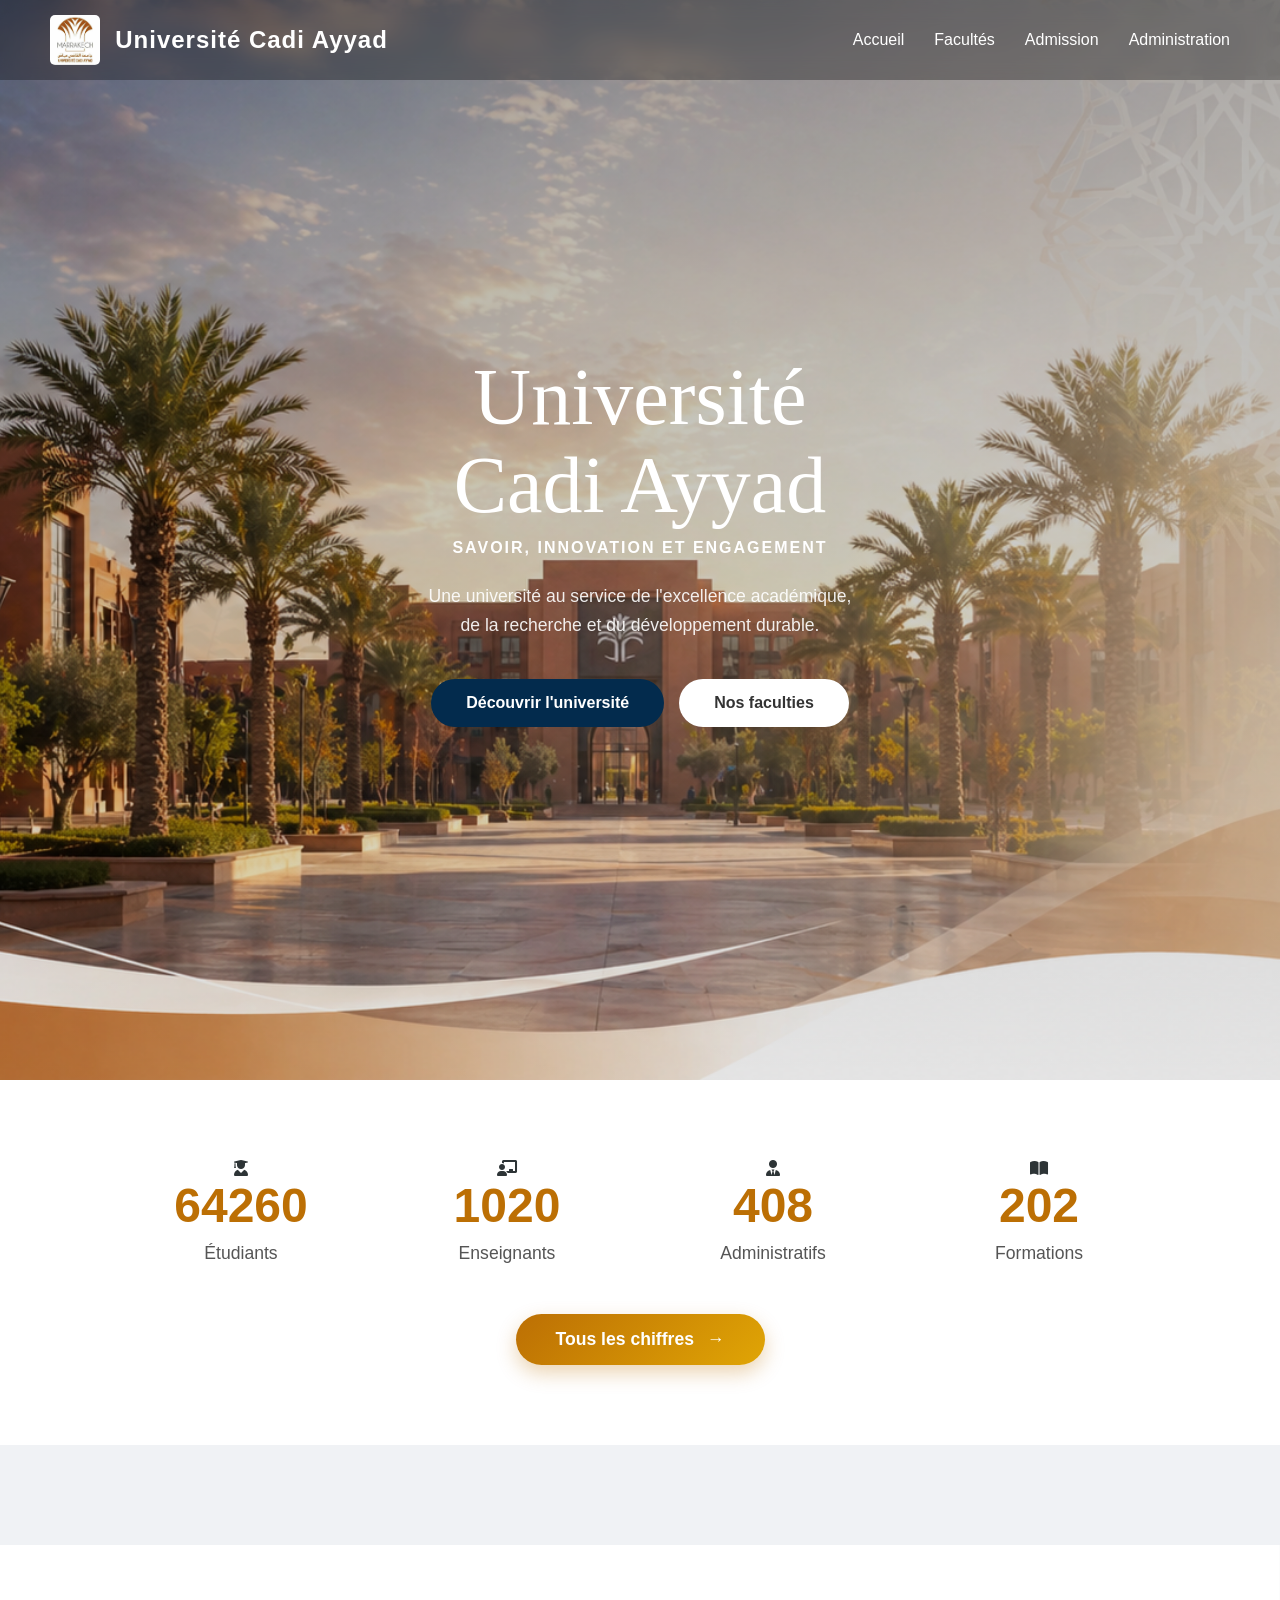
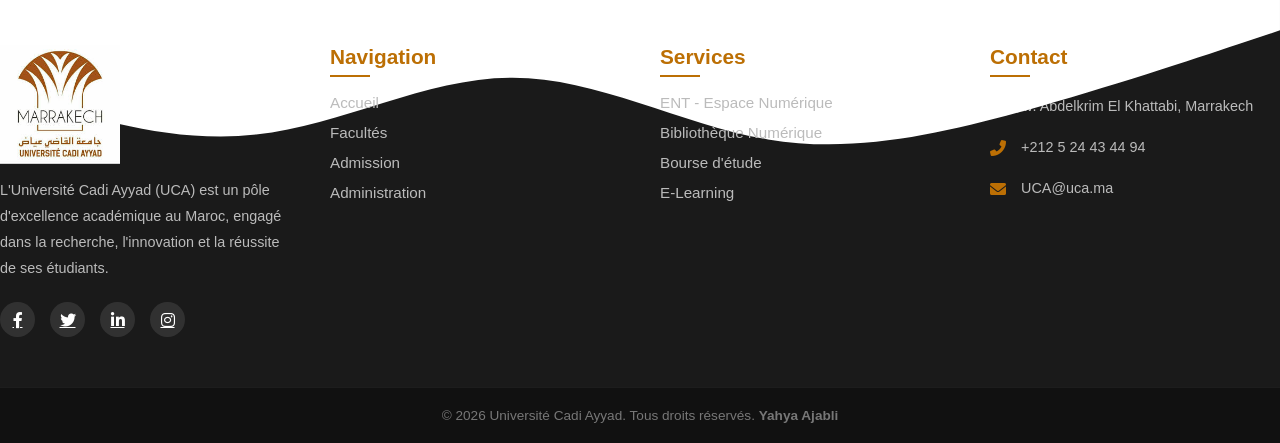
==== commit 3219e40d: "Ajout de quelques sites et ajustements CSS ciblés pour améliorer le dynamisme du site" ====
--- a/index.html
+++ b/index.html
@@ -200,10 +200,10 @@
             <div class="footer-column links">
                 <h3>Services</h3>
                 <ul>
-                    <li><a href="#">ENT - Espace Numérique</a></li>
-                    <li><a href="#">Bibliothèque Numérique</a></li>
-                    <li><a href="#">Bourse d'étude</a></li>
-                    <li><a href="#">E-Learning</a></li>
+                    <li><a href="https://ent.uca.ma/ent/" target="_blank">ENT - Espace Numérique</a></li>
+                    <li><a href="https://ced.uca.ma/bibliotheque/" target="_blank">Bibliothèque Numérique</a></li>
+                    <li><a href="https://www.uca.ma/fr/page/bourses-internationales" target="_blank">Bourse d'étude</a></li>
+                    <li><a href="https://elearning-moodle.uca.ma/" target="_blank">E-Learning</a></li>
                 </ul>
             </div>
 
@@ -215,7 +215,7 @@
                 </div>
                 <div class="contact-item">
                     <i class="fas fa-phone-alt"></i>
-                    <p>+212 5 24 43 48 13</p>
+                    <p>+212 5 24 43 44 94</p>
                 </div>
                 <div class="contact-item">
                     <i class="fas fa-envelope"></i>
--- a/style.css
+++ b/style.css
@@ -720,6 +720,16 @@
     color: #777;
 }
 
+.footer-column.links {
+    position: relative; 
+    z-index: 20;        
+}
+
+.footer-column.links a {
+    position: relative;
+    z-index: 21;
+    cursor: pointer;    
+}
 
 @media screen and (max-width: 768px) {
     .nav-links {
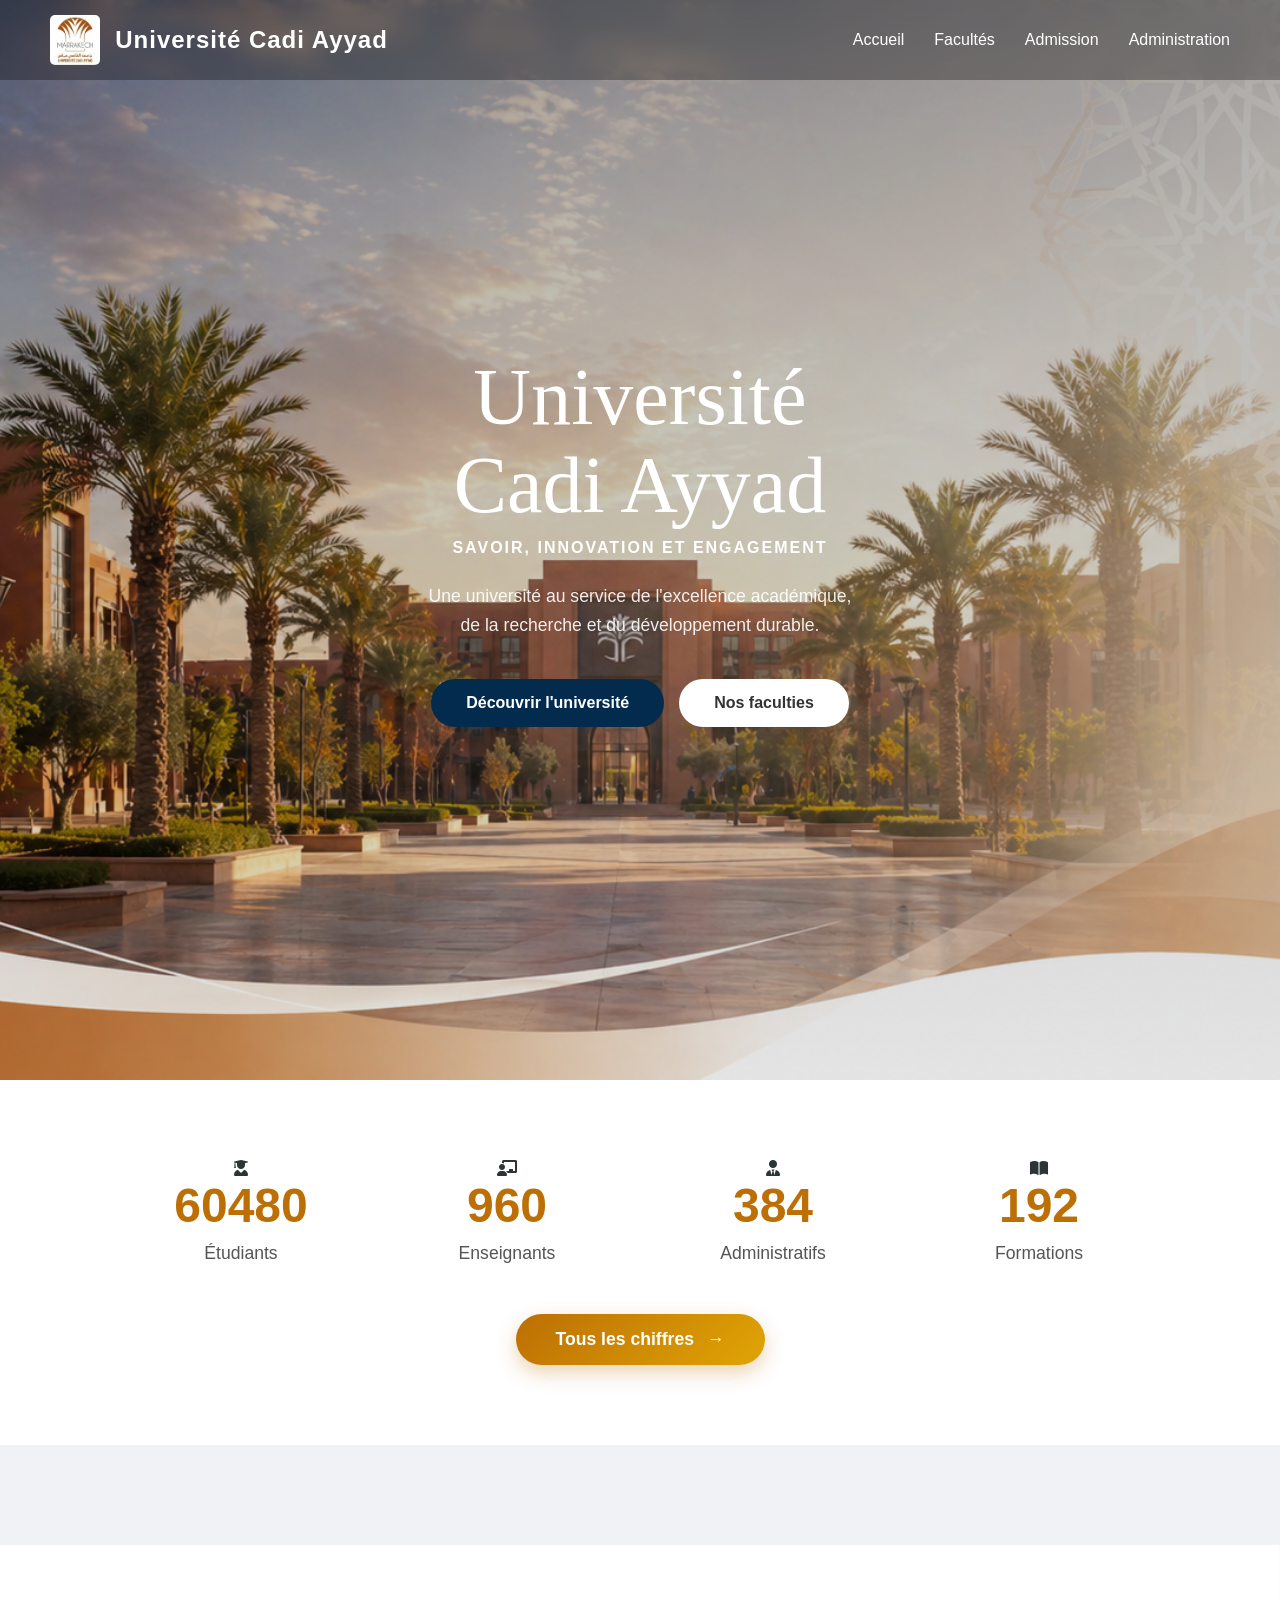
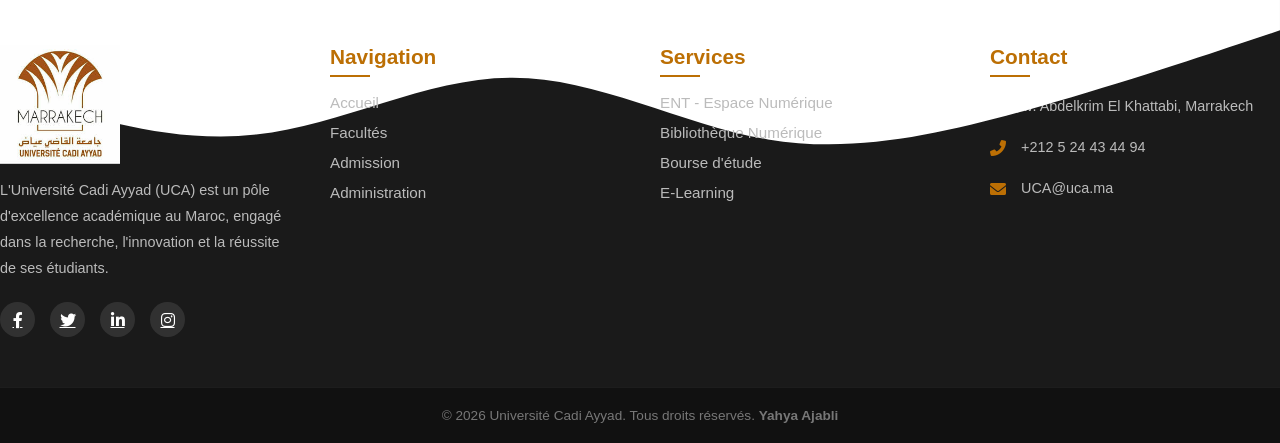
==== commit 1df5ef75: "Ajout social media correct de l'UCA" ====
--- a/index.html
+++ b/index.html
@@ -181,9 +181,9 @@
                 <p>L'Université Cadi Ayyad (UCA) est un pôle d'excellence académique au Maroc, engagé dans la recherche, l'innovation et la réussite de ses étudiants.</p>
                 <div class="social-icons">
                     <a href="https://www.facebook.com/UCAInfos/" target="_blank"><i class="fab fa-facebook-f"></i></a>
-                    <a href="https://twitter.com/uca_marrakech" target="_blank"><i class="fab fa-twitter"></i></a>
-                    <a href="https://www.linkedin.com/school/ucamarrakech/" target="_blank"><i class="fab fa-linkedin-in"></i></a>
-                    <a href="https://www.instagram.com/uca_marrakech" target="_blank"><i class="fab fa-instagram"></i></a>
+                    <a href="https://x.com/@U_Cadi_Ayyad" target="_blank"><i class="fab fa-twitter"></i></a>
+                    <a href="https://www.linkedin.com/company/universit%C3%A9cadiayyad/" target="_blank"><i class="fab fa-linkedin-in"></i></a>
+                    <a href="https://www.instagram.com/universite_cadi_ayyad" target="_blank"><i class="fab fa-instagram"></i></a>
                 </div>
             </div>
 
